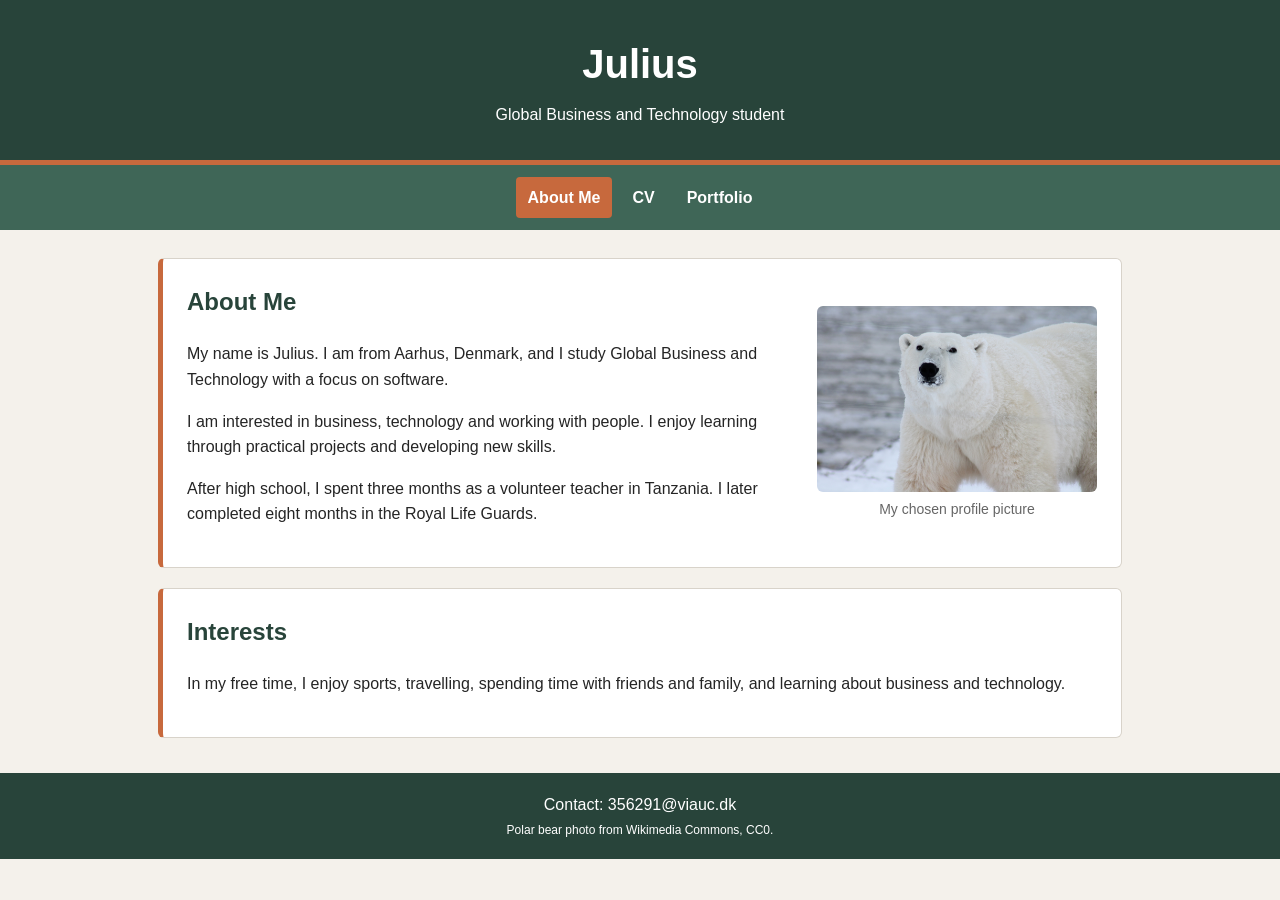
==== index.html @ 2d31c3ad "Add personal CV and portfolio website" ====
<!DOCTYPE html>
<html lang="en">
<head>
  <meta charset="UTF-8">
  <meta name="viewport" content="width=device-width, initial-scale=1.0">
  <title>Julius - About Me</title>
  <link rel="stylesheet" href="style.css">
</head>
<body>
  <header>
    <h1>Julius</h1>
    <p>Global Business and Technology student</p>
  </header>

  <nav>
    <ul>
      <li><a href="index.html" class="active">About Me</a></li>
      <li><a href="cv.html">CV</a></li>
      <li><a href="portfolio.html">Portfolio</a></li>
    </ul>
  </nav>

  <main>
    <section class="about-section">
      <div>
        <h2>About Me</h2>
        <p>
          My name is Julius. I am from Aarhus, Denmark, and I study Global
          Business and Technology with a focus on software.
        </p>
        <p>
          I am interested in business, technology and working with people. I
          enjoy learning through practical projects and developing new skills.
        </p>
        <p>
          After high school, I spent three months as a volunteer teacher in
          Tanzania. I later completed eight months in the Royal Life Guards.
        </p>
      </div>

      <figure>
        <img src="images/polar-bear.jpg" alt="A polar bear walking in the snow">
        <figcaption>My chosen profile picture</figcaption>
      </figure>
    </section>

    <section>
      <h2>Interests</h2>
      <p>
        In my free time, I enjoy sports, travelling, spending time with friends
        and family, and learning about business and technology.
      </p>
    </section>
  </main>

  <footer>
    <p>Contact: 356291@viauc.dk</p>
    <p class="photo-credit">Polar bear photo from Wikimedia Commons, CC0.</p>
  </footer>
</body>
</html>
---- style.css ----
:root {
  --dark-green: #28443a;
  --green: #3f6657;
  --orange: #c7693d;
  --light-background: #f4f1eb;
  --white: #ffffff;
  --text: #252525;
  --border: #d8d3ca;
}

* {
  box-sizing: border-box;
}

body {
  margin: 0;
  font-family: Arial, sans-serif;
  background: var(--light-background);
  color: var(--text);
  line-height: 1.6;
}

header {
  background: var(--dark-green);
  color: var(--white);
  padding: 32px 20px;
  text-align: center;
  border-bottom: 5px solid var(--orange);
}

header h1 {
  margin: 0;
  font-size: 40px;
}

header p {
  margin: 6px 0 0;
}

nav {
  background: var(--green);
  padding: 12px;
}

nav ul {
  display: flex;
  justify-content: center;
  gap: 8px;
  margin: 0;
  padding: 0;
  list-style: none;
}

nav a {
  display: block;
  color: var(--white);
  text-decoration: none;
  padding: 8px 12px;
  font-weight: bold;
  border-radius: 4px;
}

nav a:hover,
nav a.active {
  background: var(--orange);
}

main {
  max-width: 1000px;
  margin: 28px auto;
  padding: 0 18px;
}

section {
  background: var(--white);
  padding: 24px;
  margin-bottom: 20px;
  border: 1px solid var(--border);
  border-left: 5px solid var(--orange);
  border-radius: 6px;
}

h2,
h3 {
  color: var(--dark-green);
}

h2 {
  margin-top: 0;
}

.about-section {
  display: flex;
  align-items: center;
  gap: 28px;
}

.about-section > div {
  flex: 1;
}

figure {
  width: 280px;
  margin: 0;
}

figure img {
  width: 100%;
  display: block;
  border-radius: 6px;
}

figcaption {
  margin-top: 6px;
  color: #666666;
  font-size: 14px;
  text-align: center;
}

.cv-item {
  padding: 4px 0 14px;
  border-bottom: 1px solid var(--border);
}

.cv-item:last-child {
  padding-bottom: 0;
  border-bottom: 0;
}

.cv-item h3,
.cv-item p {
  margin: 4px 0;
}

.date {
  color: #666666;
  font-weight: bold;
}

.simple-list {
  margin-bottom: 0;
}

.project-grid {
  display: grid;
  grid-template-columns: 1fr;
  gap: 18px;
}

.project-card {
  padding: 18px;
  border: 1px solid var(--border);
  border-radius: 6px;
}

.project-card img,
.screenshot-grid img {
  width: 100%;
  display: block;
  border-radius: 4px;
}

.project-card h3 {
  margin-bottom: 6px;
}

.project-card a {
  color: var(--dark-green);
  font-weight: bold;
}

.screenshot-grid {
  display: grid;
  grid-template-columns: 1fr;
  gap: 12px;
}

footer {
  background: var(--dark-green);
  color: var(--white);
  text-align: center;
  padding: 16px;
  margin-top: 35px;
}

footer p {
  margin: 3px 0;
}

.photo-credit {
  font-size: 12px;
}

@media (min-width: 768px) {
  .project-grid {
    grid-template-columns: repeat(2, 1fr);
  }

  .screenshot-grid {
    grid-template-columns: repeat(2, 1fr);
  }
}

@media (min-width: 1024px) {
  .project-grid {
    grid-template-columns: repeat(3, 1fr);
  }
}

@media (max-width: 600px) {
  header h1 {
    font-size: 32px;
  }

  nav ul {
    flex-direction: column;
    text-align: center;
  }

  .about-section {
    flex-direction: column;
    align-items: stretch;
  }

  figure {
    width: 100%;
  }
}
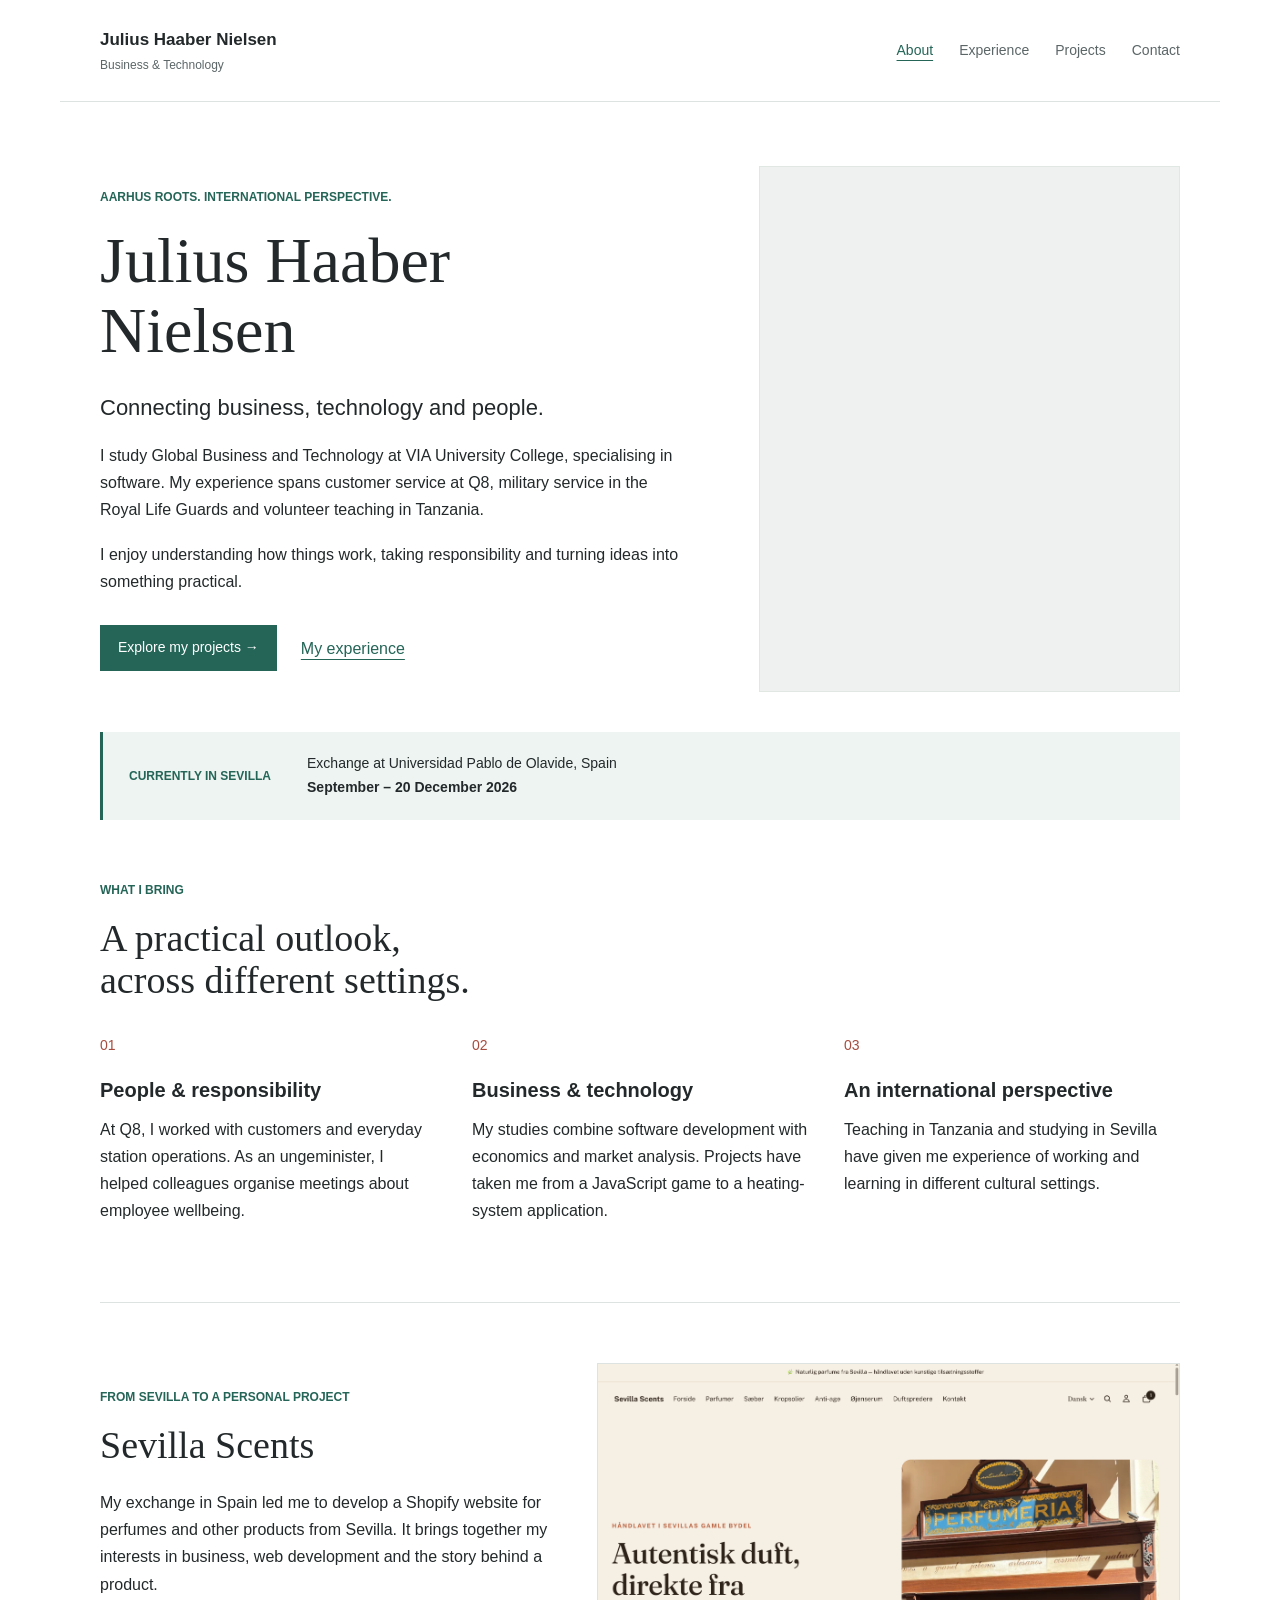
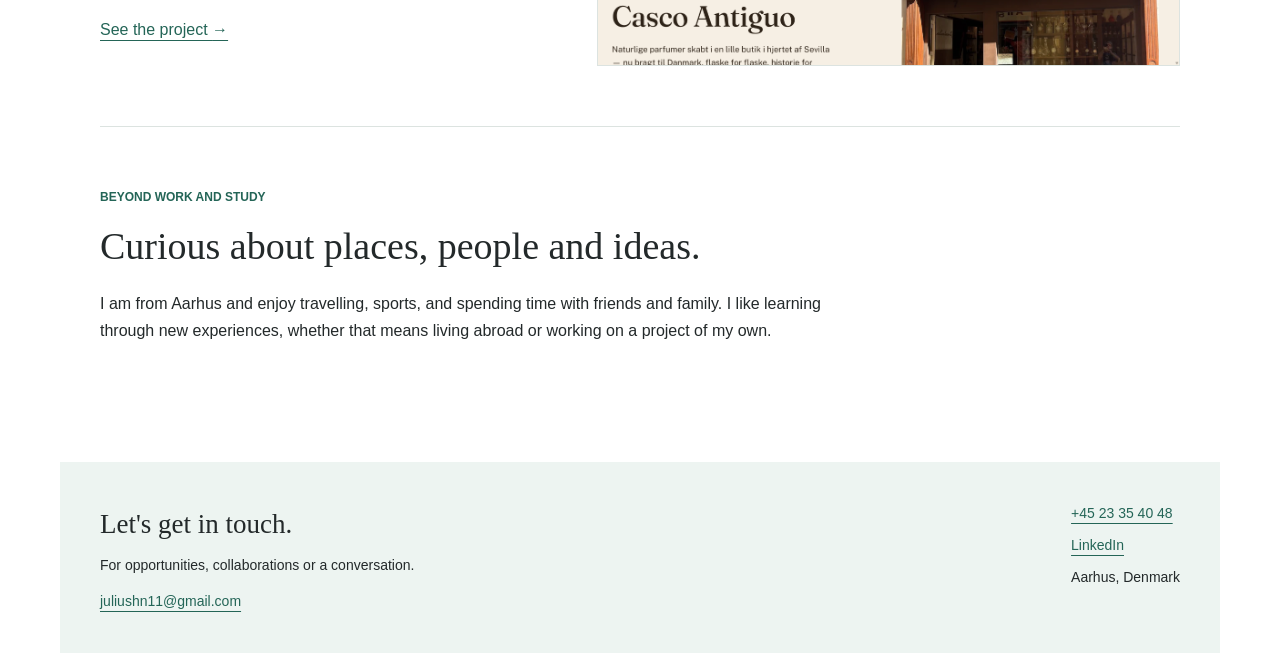
==== commit be645059: "Update professional portfolio and fix contact navigation" ====
--- a/index.html
+++ b/index.html
@@ -1,61 +1,138 @@
 <!DOCTYPE html>
 <html lang="en">
-<head>
-  <meta charset="UTF-8">
-  <meta name="viewport" content="width=device-width, initial-scale=1.0">
-  <title>Julius - About Me</title>
-  <link rel="stylesheet" href="style.css">
-</head>
-<body>
-  <header>
-    <h1>Julius</h1>
-    <p>Global Business and Technology student</p>
-  </header>
-
-  <nav>
-    <ul>
-      <li><a href="index.html" class="active">About Me</a></li>
-      <li><a href="cv.html">CV</a></li>
-      <li><a href="portfolio.html">Portfolio</a></li>
-    </ul>
-  </nav>
-
-  <main>
-    <section class="about-section">
+  <head>
+    <meta charset="UTF-8">
+    <meta name="viewport" content="width=device-width, initial-scale=1">
+    <meta
+      name="description"
+      content="Julius Haaber Nielsen. Global Business and Technology student with experience in customer service, international teamwork and practical technology projects.">
+    <title>About | Julius Haaber Nielsen</title>
+    <link rel="stylesheet" href="style.css">
+  </head>
+  <body>
+    <a class="skip-link" href="#main">Skip to content</a>
+    <header class="site-header">
+      <a class="brand" href="index.html"
+        >Julius Haaber Nielsen<span>Business &amp; Technology</span></a
+      >
+      <nav aria-label="Main navigation">
+        <a href="index.html" aria-current="page">About</a
+        ><a href="cv.html">Experience</a><a href="portfolio.html">Projects</a
+        ><a href="#contact">Contact</a>
+      </nav>
+    </header>
+    <main id="main">
+      <section class="intro">
+        <div>
+          <p class="eyebrow">Aarhus roots. International perspective.</p>
+          <h1>Julius Haaber<br>Nielsen</h1>
+          <p class="lead">Connecting business, technology and people.</p>
+          <p>
+            I study Global Business and Technology at VIA University College,
+            specialising in software. My experience spans customer service at
+            Q8, military service in the Royal Life Guards and volunteer teaching
+            in Tanzania.
+          </p>
+          <p>
+            I enjoy understanding how things work, taking responsibility and
+            turning ideas into something practical.
+          </p>
+          <div class="links">
+            <a class="primary-link" href="portfolio.html"
+              >Explore my projects <span aria-hidden="true">&rarr;</span></a
+            ><a href="cv.html">My experience</a>
+          </div>
+        </div>
+        <div class="portrait-space" aria-hidden="true">
+          <!-- Reserved for a future portrait. -->
+        </div>
+      </section>
+      <aside class="exchange">
+        <span class="eyebrow">Currently in Sevilla</span>
+        <p>
+          Exchange at Universidad Pablo de Olavide, Spain<br><strong
+            >September &ndash; 20 December 2026</strong
+          >
+        </p>
+      </aside>
+      <section class="section">
+        <div class="section-heading">
+          <p class="eyebrow">What I bring</p>
+          <h2>A practical outlook,<br>across different settings.</h2>
+        </div>
+        <div class="three-columns">
+          <div>
+            <span class="number">01</span>
+            <h3>People &amp; responsibility</h3>
+            <p>
+              At Q8, I worked with customers and everyday station operations. As
+              an ungeminister, I helped colleagues organise meetings about
+              employee wellbeing.
+            </p>
+          </div>
+          <div>
+            <span class="number">02</span>
+            <h3>Business &amp; technology</h3>
+            <p>
+              My studies combine software development with economics and market
+              analysis. Projects have taken me from a JavaScript game to a
+              heating-system application.
+            </p>
+          </div>
+          <div>
+            <span class="number">03</span>
+            <h3>An international perspective</h3>
+            <p>
+              Teaching in Tanzania and studying in Sevilla have given me
+              experience of working and learning in different cultural settings.
+            </p>
+          </div>
+        </div>
+      </section>
+      <section class="section featured">
+        <div>
+          <p class="eyebrow">From Sevilla to a personal project</p>
+          <h2>Sevilla Scents</h2>
+          <p>
+            My exchange in Spain led me to develop a Shopify website for
+            perfumes and other products from Sevilla. It brings together my
+            interests in business, web development and the story behind a
+            product.
+          </p>
+          <a href="portfolio.html#sevilla"
+            >See the project <span aria-hidden="true">&rarr;</span></a
+          >
+        </div>
+        <a class="image-link" href="portfolio.html#sevilla"
+          ><img
+            class="storefront-image"
+            src="images/shopify-home-hd.png"
+            alt="Sevilla Scents website with a perfume shop in Sevilla"
+            width="2550"
+            height="1320"></a>
+      </section>
+      <section class="section closing">
+        <p class="eyebrow">Beyond work and study</p>
+        <h2>Curious about places, people and ideas.</h2>
+        <p>
+          I am from Aarhus and enjoy travelling, sports, and spending time with
+          friends and family. I like learning through new experiences, whether
+          that means living abroad or working on a project of my own.
+        </p>
+      </section>
+    </main>
+    <footer id="contact">
       <div>
-        <h2>About Me</h2>
-        <p>
-          My name is Julius. I am from Aarhus, Denmark, and I study Global
-          Business and Technology with a focus on software.
-        </p>
-        <p>
-          I am interested in business, technology and working with people. I
-          enjoy learning through practical projects and developing new skills.
-        </p>
-        <p>
-          After high school, I spent three months as a volunteer teacher in
-          Tanzania. I later completed eight months in the Royal Life Guards.
-        </p>
+        <strong>Let's get in touch.</strong>
+        <p>For opportunities, collaborations or a conversation.</p>
+        <a href="mailto:juliushn11@gmail.com">juliushn11@gmail.com</a>
       </div>
-
-      <figure>
-        <img src="images/polar-bear.jpg" alt="A polar bear walking in the snow">
-        <figcaption>My chosen profile picture</figcaption>
-      </figure>
-    </section>
-
-    <section>
-      <h2>Interests</h2>
-      <p>
-        In my free time, I enjoy sports, travelling, spending time with friends
-        and family, and learning about business and technology.
-      </p>
-    </section>
-  </main>
-
-  <footer>
-    <p>Contact: 356291@viauc.dk</p>
-    <p class="photo-credit">Polar bear photo from Wikimedia Commons, CC0.</p>
-  </footer>
-</body>
+      <div>
+        <a href="tel:+4523354048">+45&nbsp;23&nbsp;35&nbsp;40&nbsp;48</a
+        ><a href="https://www.linkedin.com/in/julius-nielsen-566469253/"
+          >LinkedIn</a
+        ><span>Aarhus, Denmark</span>
+      </div>
+    </footer>
+  </body>
 </html>
--- a/style.css
+++ b/style.css
@@ -1,228 +1,422 @@
-:root {
-  --dark-green: #28443a;
-  --green: #3f6657;
-  --orange: #c7693d;
-  --light-background: #f4f1eb;
-  --white: #ffffff;
-  --text: #252525;
-  --border: #d8d3ca;
-}
-
 * {
   box-sizing: border-box;
 }
-
+:root {
+  --ink: #23292a;
+  --muted: #5c6667;
+  --accent: #246557;
+  --line: #dce3e0;
+}
 body {
   margin: 0;
   font-family: Arial, sans-serif;
-  background: var(--light-background);
-  color: var(--text);
-  line-height: 1.6;
-}
-
-header {
-  background: var(--dark-green);
-  color: var(--white);
-  padding: 32px 20px;
-  text-align: center;
-  border-bottom: 5px solid var(--orange);
-}
-
-header h1 {
+  color: var(--ink);
+  background: #fff;
+  line-height: 1.7;
+}
+a {
+  color: var(--accent);
+  text-underline-offset: 5px;
+}
+a:hover {
+  color: #143e35;
+}
+a:focus-visible,
+summary:focus-visible {
+  outline: 3px solid #b35446;
+  outline-offset: 5px;
+}
+img {
+  display: block;
+  max-width: 100%;
+  height: auto;
+}
+h1,
+h2,
+h3,
+p {
+  margin-top: 0;
+}
+h1,
+h2 {
+  font-family: Georgia, serif;
+  font-weight: 400;
+  line-height: 1.1;
+}
+h1 {
+  font-size: 64px;
+  margin-bottom: 24px;
+}
+h2 {
+  font-size: 38px;
+  margin-bottom: 22px;
+}
+h3 {
+  font-size: 20px;
+  line-height: 1.4;
+  margin-bottom: 12px;
+}
+p {
+  margin-bottom: 18px;
+}
+.site-header,
+main,
+footer {
+  max-width: 1160px;
+  margin: auto;
+  padding-left: 40px;
+  padding-right: 40px;
+}
+.site-header {
+  display: flex;
+  align-items: center;
+  justify-content: space-between;
+  gap: 24px;
+  padding-top: 26px;
+  padding-bottom: 26px;
+  border-bottom: 1px solid var(--line);
+}
+.brand {
+  color: var(--ink);
+  font-weight: bold;
+  text-decoration: none;
+  font-size: 17px;
+}
+.brand span {
+  display: block;
+  font-size: 12px;
+  font-weight: normal;
+  color: var(--muted);
+}
+nav {
+  display: flex;
+  flex-wrap: wrap;
+  gap: 26px;
+}
+nav a {
+  display: inline-flex;
+  align-items: center;
+  min-height: 44px;
+  font-size: 14px;
+  text-decoration: none;
+  color: var(--muted);
+}
+nav a[aria-current="page"] {
+  color: var(--accent);
+  text-decoration: underline;
+}
+.intro {
+  display: grid;
+  grid-template-columns: 1.4fr 1fr;
+  align-items: center;
+  gap: 70px;
+  padding: 64px 0 40px;
+}
+.intro p:not(.eyebrow) {
+  max-width: 590px;
+}
+.eyebrow {
+  font-size: 12px;
+  font-weight: bold;
+  color: var(--accent);
+  margin-bottom: 18px;
+  text-transform: uppercase;
+}
+.lead {
+  font-size: 22px;
+  line-height: 1.5;
+}
+.portrait-space {
+  width: 100%;
+  aspect-ratio: 4 / 5;
+  background: #eef1ef;
+  border: 1px solid #e1e7e3;
+}
+.links {
+  display: flex;
+  flex-wrap: wrap;
+  gap: 24px;
+  align-items: center;
+  margin-top: 30px;
+}
+.primary-link {
+  background: var(--accent);
+  color: white;
+  padding: 11px 18px;
+  text-decoration: none;
+  display: inline-block;
+  font-size: 14px;
+}
+.primary-link:hover {
+  background: #143e35;
+  color: #fff;
+}
+.exchange {
+  background: #edf4f1;
+  border-left: 3px solid var(--accent);
+  padding: 20px 26px;
+  display: flex;
+  gap: 36px;
+  align-items: center;
+}
+.exchange p,
+.exchange .eyebrow {
   margin: 0;
-  font-size: 40px;
-}
-
-header p {
-  margin: 6px 0 0;
-}
-
-nav {
-  background: var(--green);
-  padding: 12px;
-}
-
-nav ul {
-  display: flex;
-  justify-content: center;
-  gap: 8px;
+}
+.exchange p {
+  font-size: 14px;
+}
+.section {
+  padding: 60px 0;
+  border-bottom: 1px solid var(--line);
+}
+.section-heading {
+  max-width: 680px;
+  margin-bottom: 32px;
+}
+.three-columns {
+  display: grid;
+  grid-template-columns: repeat(3, 1fr);
+  gap: 36px;
+}
+.number {
+  display: block;
+  color: #a64b3d;
+  font-size: 14px;
+  margin-bottom: 18px;
+}
+.featured {
+  display: grid;
+  grid-template-columns: 1fr 1.3fr;
+  gap: 48px;
+  align-items: center;
+}
+.image-link {
+  border: 1px solid var(--line);
+}
+.closing {
+  max-width: 760px;
+  border: 0;
+}
+.page-intro {
+  padding: 65px 0 40px;
+  max-width: 760px;
+}
+.resume-section {
+  display: grid;
+  grid-template-columns: 1fr 2.2fr;
+  gap: 55px;
+}
+.resume-section h2 {
+  font-size: 30px;
+}
+.timeline-item {
+  padding: 0 0 28px;
+  margin-bottom: 28px;
+  border-bottom: 1px solid var(--line);
+}
+.timeline-item:last-child {
+  padding-bottom: 0;
+  margin-bottom: 0;
+  border: 0;
+}
+.timeline-item .eyebrow {
+  margin-bottom: 8px;
+}
+.languages {
   margin: 0;
-  padding: 0;
-  list-style: none;
-}
-
-nav a {
-  display: block;
-  color: var(--white);
-  text-decoration: none;
-  padding: 8px 12px;
-  font-weight: bold;
-  border-radius: 4px;
-}
-
-nav a:hover,
-nav a.active {
-  background: var(--orange);
-}
-
-main {
-  max-width: 1000px;
-  margin: 28px auto;
-  padding: 0 18px;
-}
-
-section {
-  background: var(--white);
-  padding: 24px;
-  margin-bottom: 20px;
-  border: 1px solid var(--border);
-  border-left: 5px solid var(--orange);
-  border-radius: 6px;
-}
-
-h2,
-h3 {
-  color: var(--dark-green);
-}
-
-h2 {
-  margin-top: 0;
-}
-
-.about-section {
-  display: flex;
-  align-items: center;
-  gap: 28px;
-}
-
-.about-section > div {
-  flex: 1;
-}
-
-figure {
-  width: 280px;
-  margin: 0;
-}
-
-figure img {
+}
+.languages div {
+  display: flex;
+  justify-content: space-between;
+  border-bottom: 1px solid var(--line);
+  padding: 10px 0;
+}
+.languages dd {
+  color: var(--muted);
+}
+.project-heading {
+  display: flex;
+  justify-content: space-between;
+  align-items: center;
+  gap: 24px;
+}
+.project-description {
+  max-width: 800px;
+}
+.tools {
+  font-size: 13px;
+  color: var(--accent);
+}
+.access-note {
+  font-size: 13px;
+  color: var(--muted);
+}
+.shop-preview {
   width: 100%;
-  display: block;
-  border-radius: 6px;
-}
-
-figcaption {
-  margin-top: 6px;
-  color: #666666;
-  font-size: 14px;
-  text-align: center;
-}
-
-.cv-item {
-  padding: 4px 0 14px;
-  border-bottom: 1px solid var(--border);
-}
-
-.cv-item:last-child {
-  padding-bottom: 0;
-  border-bottom: 0;
-}
-
-.cv-item h3,
-.cv-item p {
-  margin: 4px 0;
-}
-
-.date {
-  color: #666666;
-  font-weight: bold;
-}
-
-.simple-list {
-  margin-bottom: 0;
-}
-
+  border: 1px solid var(--line);
+}
+.storefront-image {
+  width: 100%;
+  aspect-ratio: 2550 / 1320;
+  object-fit: cover;
+  object-position: top;
+}
+.project-nav {
+  margin-top: 24px;
+  border-top: 1px solid var(--line);
+  padding-top: 12px;
+}
+section[id] { scroll-margin-top: 24px; }
+details {
+  margin-top: 22px;
+}
+summary {
+  cursor: pointer;
+  color: var(--accent);
+  padding: 10px 0;
+}
+.screenshot-grid,
 .project-grid {
   display: grid;
-  grid-template-columns: 1fr;
-  gap: 18px;
-}
-
-.project-card {
-  padding: 18px;
-  border: 1px solid var(--border);
-  border-radius: 6px;
-}
-
-.project-card img,
+  grid-template-columns: repeat(2, 1fr);
+  gap: 24px;
+  margin-top: 24px;
+}
 .screenshot-grid img {
   width: 100%;
-  display: block;
+  border: 1px solid var(--line);
+}
+.project {
+  padding: 28px;
+  border: 1px solid var(--line);
   border-radius: 4px;
 }
-
-.project-card h3 {
-  margin-bottom: 6px;
-}
-
-.project-card a {
-  color: var(--dark-green);
-  font-weight: bold;
-}
-
-.screenshot-grid {
-  display: grid;
-  grid-template-columns: 1fr;
-  gap: 12px;
-}
-
+.project p:last-child {
+  margin-bottom: 0;
+}
 footer {
-  background: var(--dark-green);
-  color: var(--white);
-  text-align: center;
-  padding: 16px;
-  margin-top: 35px;
-}
-
+  display: flex;
+  justify-content: space-between;
+  gap: 32px;
+  padding-top: 40px;
+  padding-bottom: 40px;
+  background: #edf4f1;
+  margin-top: 40px;
+  font-size: 14px;
+}
+footer strong {
+  font-family: Georgia, serif;
+  font-size: 27px;
+  font-weight: normal;
+}
 footer p {
-  margin: 3px 0;
-}
-
-.photo-credit {
-  font-size: 12px;
-}
-
-@media (min-width: 768px) {
-  .project-grid {
-    grid-template-columns: repeat(2, 1fr);
-  }
-
+  margin: 6px 0 12px;
+}
+footer > div:last-child {
+  display: flex;
+  flex-direction: column;
+  gap: 8px;
+}
+.skip-link {
+  position: absolute;
+  left: -9999px;
+}
+.skip-link:focus {
+  left: 16px;
+  top: 12px;
+  background: white;
+  padding: 12px;
+  z-index: 1;
+}
+@media (max-width: 800px) {
+  .site-header,
+  main,
+  footer {
+    padding-left: 24px;
+    padding-right: 24px;
+  }
+  .site-header {
+    flex-direction: column;
+    align-items: flex-start;
+    gap: 18px;
+  }
+  .intro {
+    gap: 30px;
+  }
+  h1 {
+    font-size: 48px;
+  }
+  .three-columns {
+    gap: 22px;
+  }
+  .resume-section {
+    grid-template-columns: 1fr 2fr;
+    gap: 26px;
+  }
+}
+@media (max-width: 600px) {
+  h1 {
+    font-size: 42px;
+  }
+  h2 {
+    font-size: 31px;
+  }
+  .lead {
+    font-size: 20px;
+  }
+  nav {
+    gap: 22px;
+  }
+  .intro,
+  .featured,
+  .three-columns,
+  .resume-section,
+  .project-grid,
   .screenshot-grid {
-    grid-template-columns: repeat(2, 1fr);
-  }
-}
-
-@media (min-width: 1024px) {
-  .project-grid {
-    grid-template-columns: repeat(3, 1fr);
-  }
-}
-
-@media (max-width: 600px) {
-  header h1 {
+    grid-template-columns: 1fr;
+  }
+  .intro {
+    padding-top: 40px;
+  }
+  .portrait-space {
+    max-width: 260px;
+    aspect-ratio: 4 / 3;
+  }
+  .section {
+    padding: 40px 0;
+  }
+  .exchange,
+  .project-heading,
+  footer {
+    flex-direction: column;
+    align-items: flex-start;
+    gap: 16px;
+  }
+  .page-intro {
+    padding-top: 40px;
+  }
+  .project {
+    padding: 22px;
+  }
+}
+@media print {
+  .site-header nav,
+  footer,
+  .skip-link {
+    display: none;
+  }
+  body {
+    font-size: 11pt;
+  }
+  .section {
+    padding: 18px 0;
+    break-inside: avoid;
+  }
+  .page-intro {
+    padding: 20px 0;
+  }
+  h1 {
     font-size: 32px;
   }
-
-  nav ul {
-    flex-direction: column;
-    text-align: center;
-  }
-
-  .about-section {
-    flex-direction: column;
-    align-items: stretch;
-  }
-
-  figure {
-    width: 100%;
-  }
-}
+}
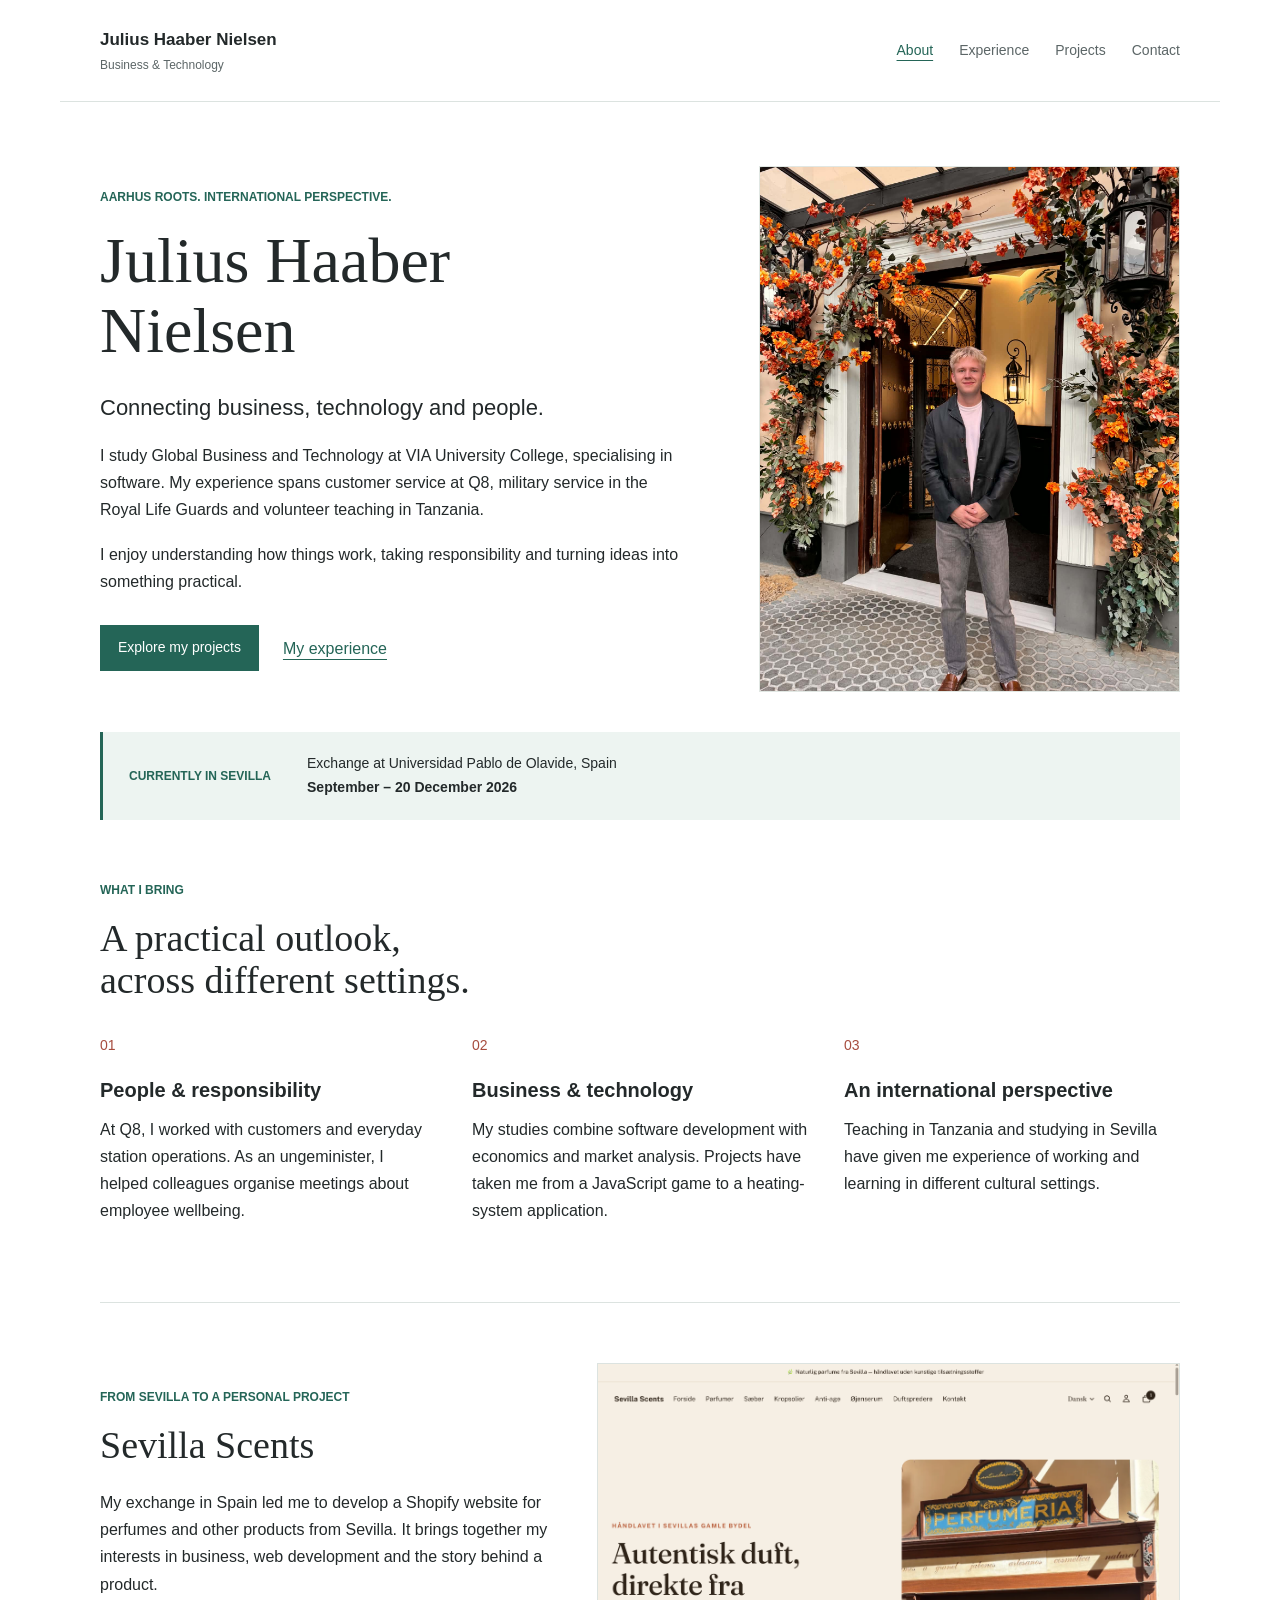
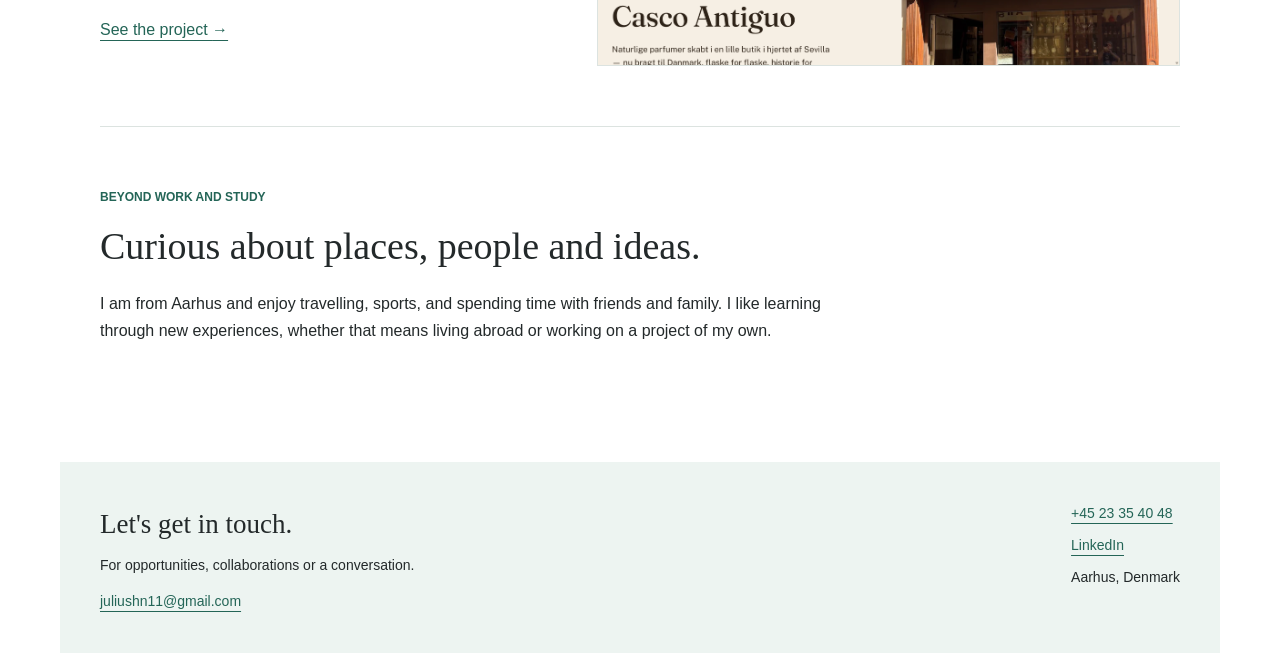
==== commit 8e8bffb3: "Add portrait and clarify project navigation" ====
--- a/index.html
+++ b/index.html
@@ -7,7 +7,7 @@
       name="description"
       content="Julius Haaber Nielsen. Global Business and Technology student with experience in customer service, international teamwork and practical technology projects.">
     <title>About | Julius Haaber Nielsen</title>
-    <link rel="stylesheet" href="style.css">
+    <link rel="stylesheet" href="style.css?v=20261024-1">
   </head>
   <body>
     <a class="skip-link" href="#main">Skip to content</a>
@@ -39,13 +39,12 @@
           </p>
           <div class="links">
             <a class="primary-link" href="portfolio.html"
-              >Explore my projects <span aria-hidden="true">&rarr;</span></a
+              >Explore my projects</a
             ><a href="cv.html">My experience</a>
           </div>
         </div>
-        <div class="portrait-space" aria-hidden="true">
-          <!-- Reserved for a future portrait. -->
-        </div>
+        <img class="portrait-space" src="images/julius-portrait.jpg"
+          alt="Julius Haaber Nielsen" width="1536" height="2048">
       </section>
       <aside class="exchange">
         <span class="eyebrow">Currently in Sevilla</span>
--- a/style.css
+++ b/style.css
@@ -128,7 +128,10 @@
 }
 .portrait-space {
   width: 100%;
+  height: auto;
   aspect-ratio: 4 / 5;
+  object-fit: cover;
+  object-position: center;
   background: #eef1ef;
   border: 1px solid #e1e7e3;
 }
@@ -381,7 +384,7 @@
   }
   .portrait-space {
     max-width: 260px;
-    aspect-ratio: 4 / 3;
+    aspect-ratio: 4 / 5;
   }
   .section {
     padding: 40px 0;
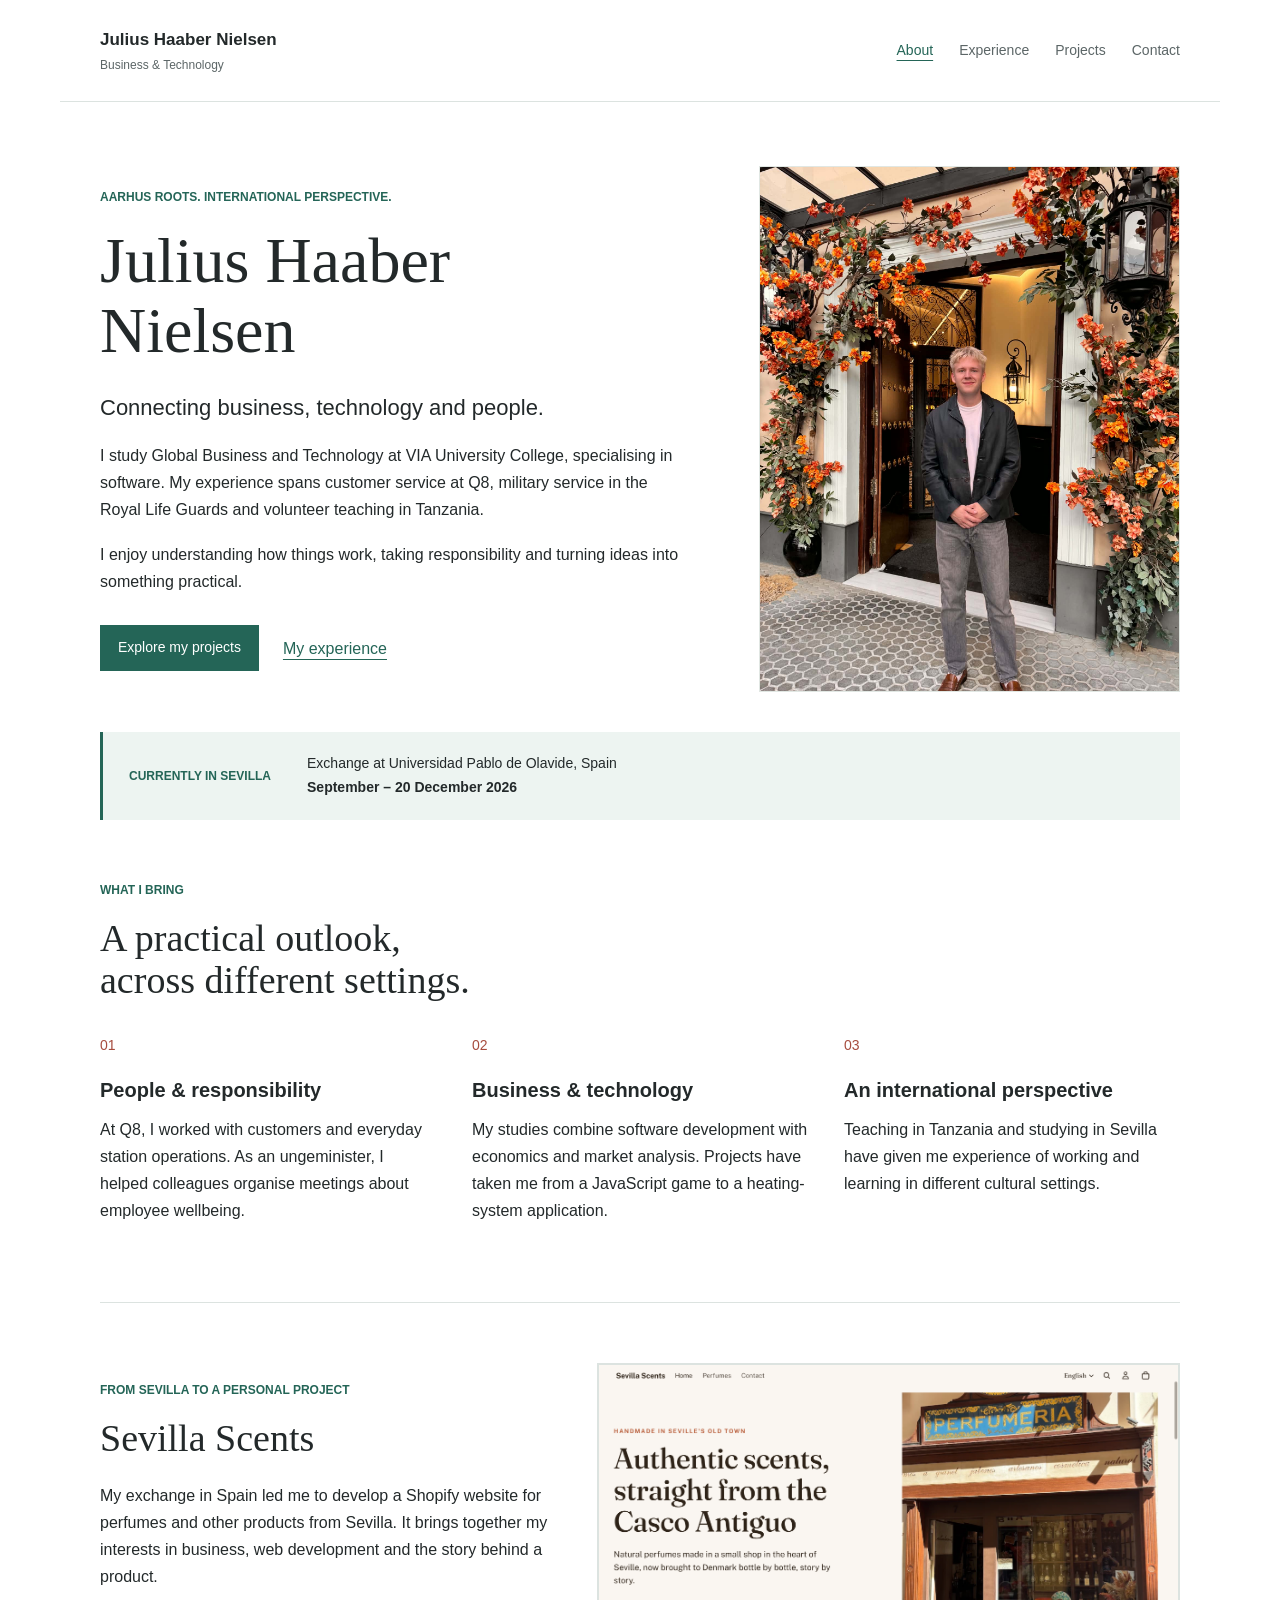
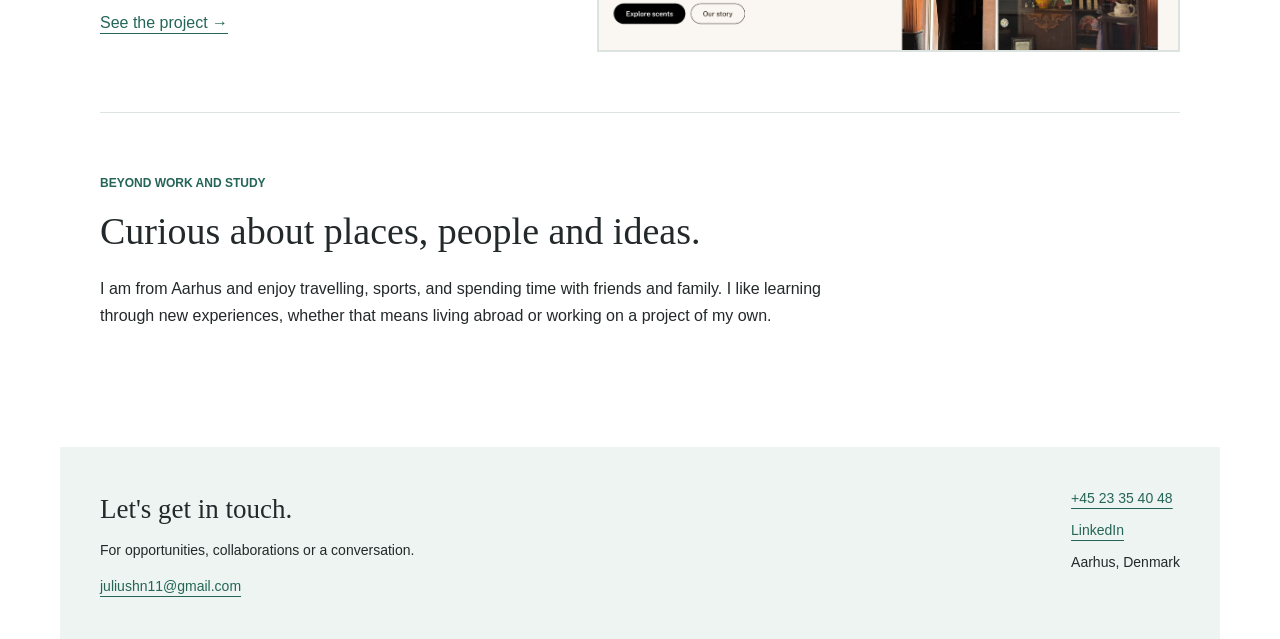
==== commit d5d04778: "Replace Shopify screenshots with updated storefront and products" ====
--- a/index.html
+++ b/index.html
@@ -104,11 +104,11 @@
         </div>
         <a class="image-link" href="portfolio.html#sevilla"
           ><img
-            class="storefront-image"
-            src="images/shopify-home-hd.png"
+            class="shop-preview"
+            src="images/sevilla-home-new.png"
             alt="Sevilla Scents website with a perfume shop in Sevilla"
-            width="2550"
-            height="1320"></a>
+            width="2554"
+            height="1254"></a>
       </section>
       <section class="section closing">
         <p class="eyebrow">Beyond work and study</p>
